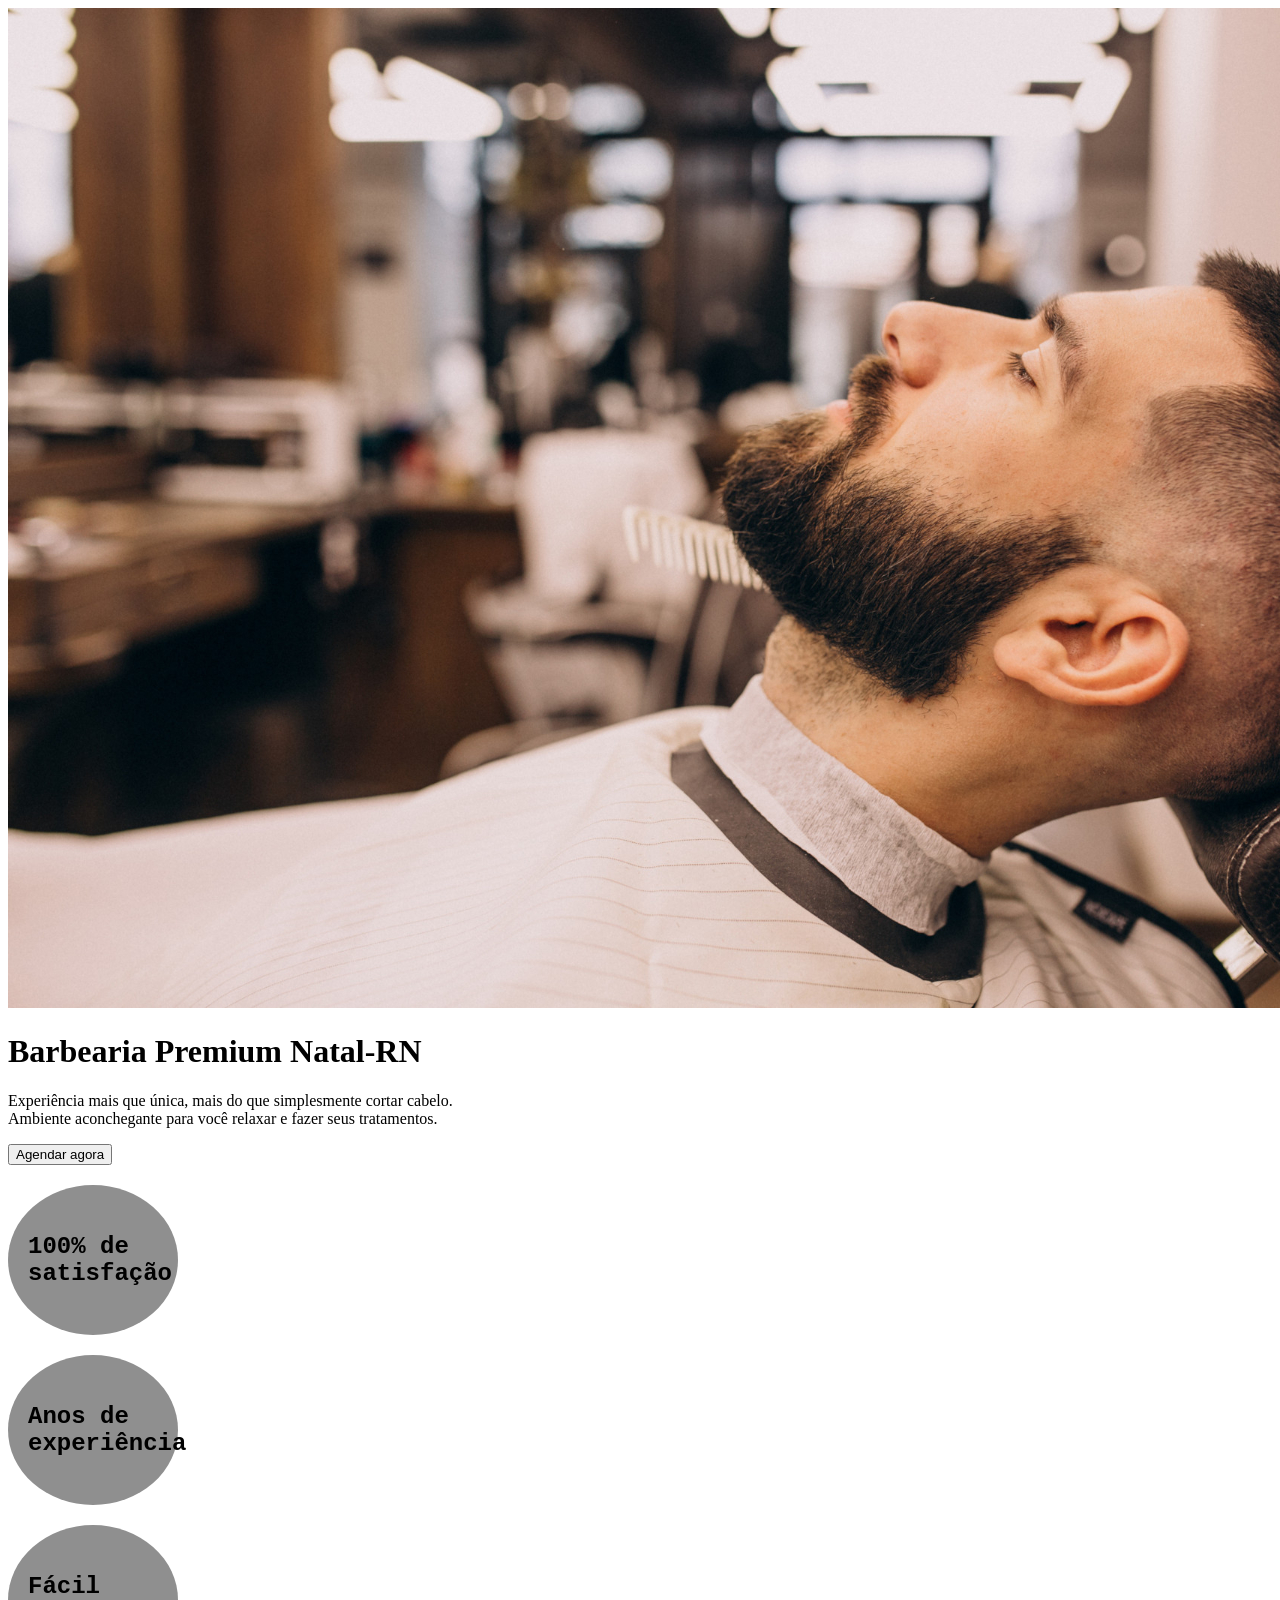
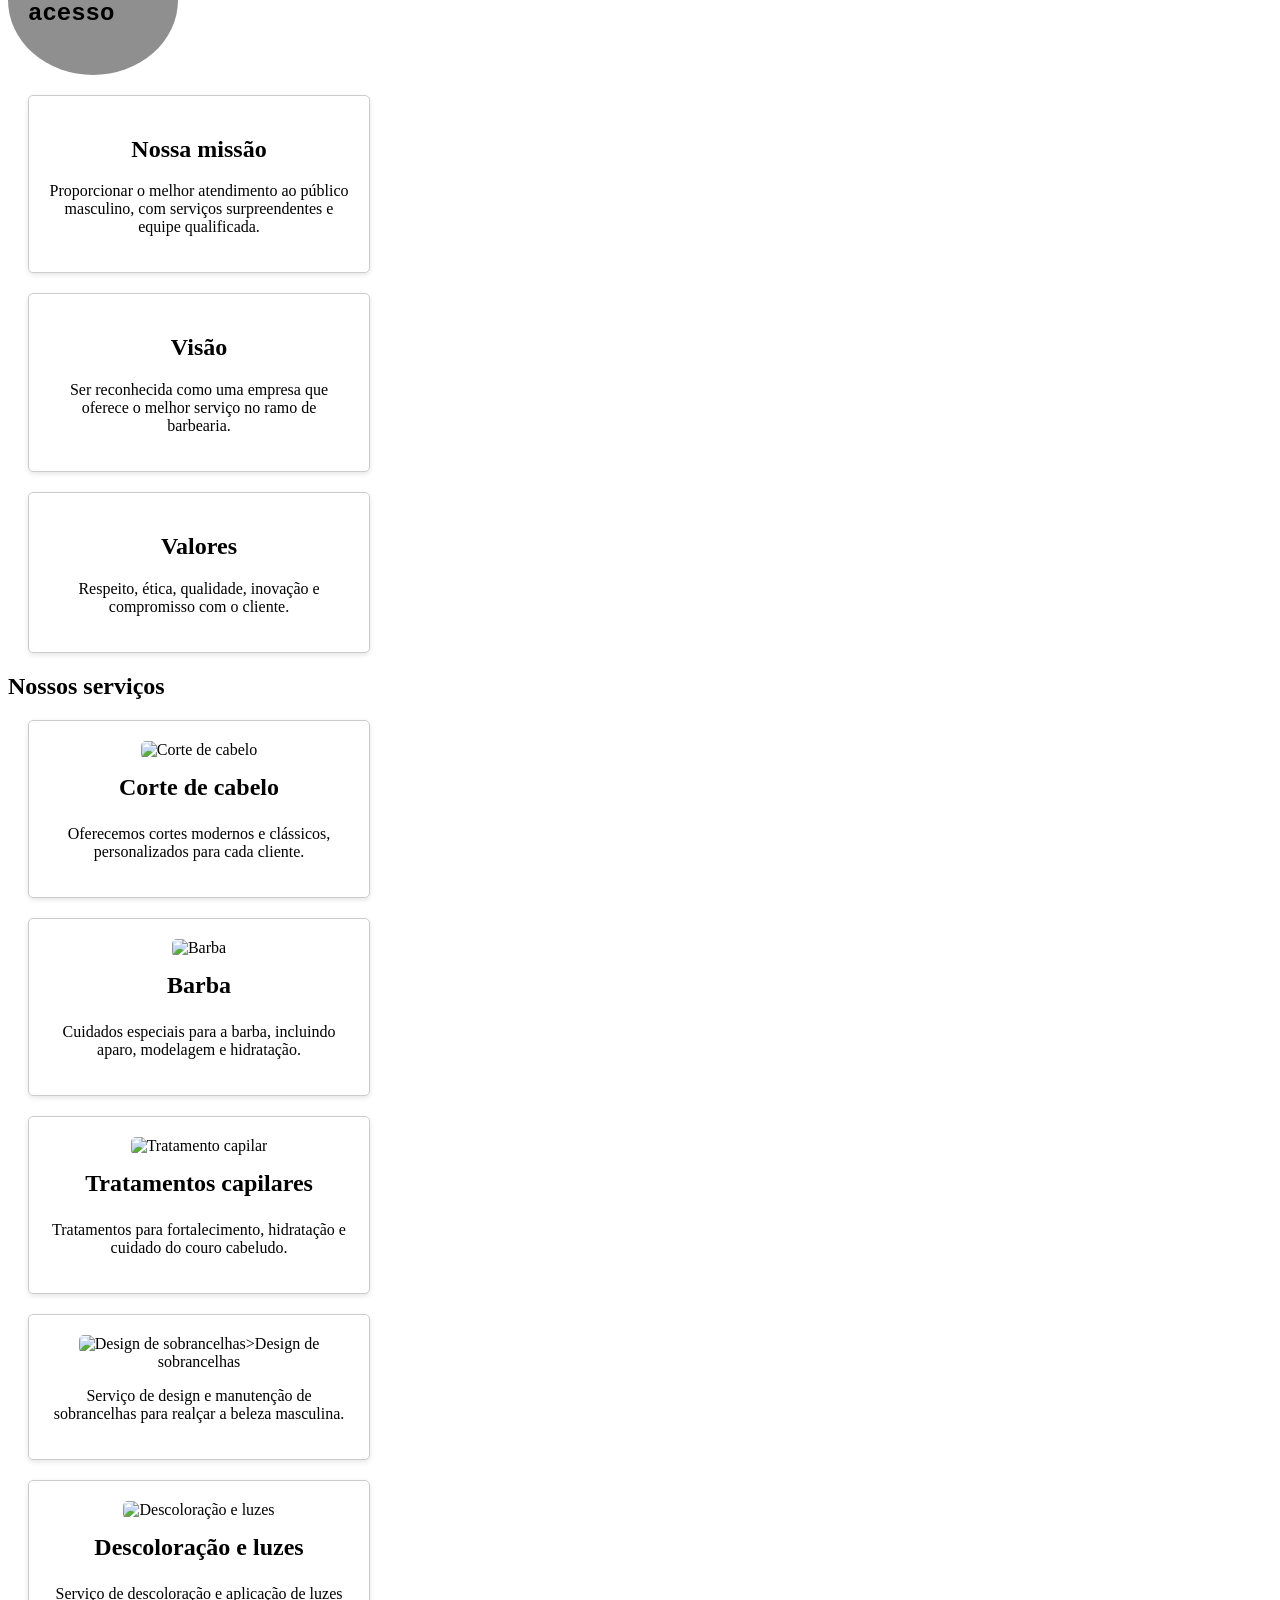
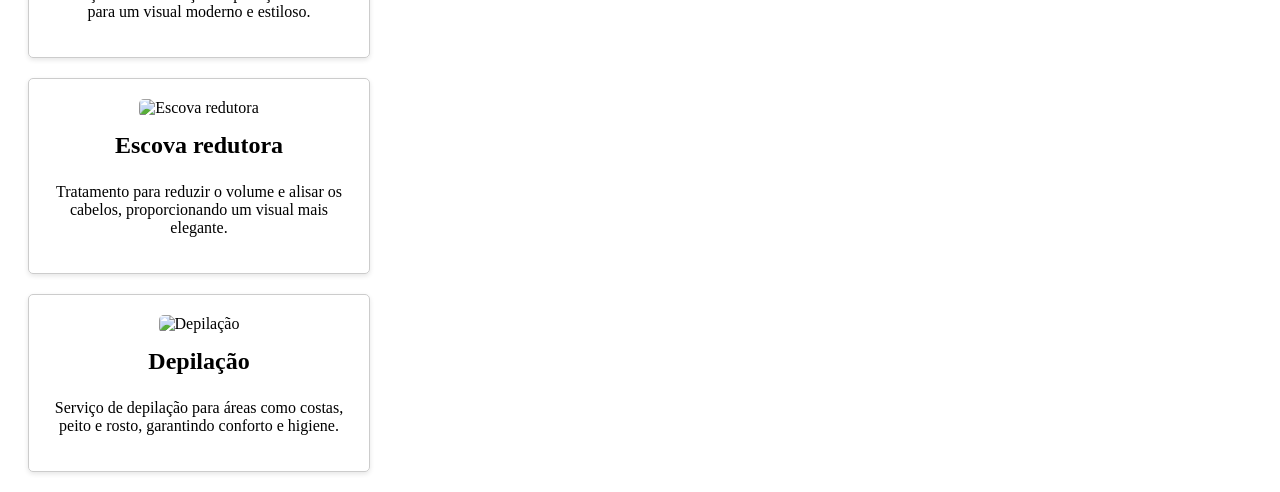
==== Barbearia Premium/index.html @ 96f63f83 "Add files via upload" ====
<!DOCTYPE html>
<html lang="en">

<head>
    <meta charset="UTF-8">
    <meta name="viewport" content="width=device-width, initial-scale=1.0">
    <link rel="stylesheet" href="style.css">
    <title>Barbearia Premium</title>
</head>

<body>
    <div class="banner-principal">
        <img src="20944.jpg" alt="Homem na barbearia">
        <div class="escrita">
            <h1>Barbearia Premium Natal-RN</h1>
            <p>Experiência mais que única, mais do que simplesmente cortar cabelo. <br>
                Ambiente aconchegante para você relaxar e fazer seus tratamentos.
            </p>
            <button>Agendar agora</button>

            <div class="circulos">
                <h2 class="circulo">100% de satisfação</h2>
                <h2 class="circulo">Anos de experiência</h2>
                <h2 class="circulo">Fácil acesso</h2>
            </div>


        </div>



        <div id="background">
            <div class="card">
                <h2>Nossa missão</h2>
                <p>Proporcionar o melhor atendimento ao público masculino, com serviços surpreendentes e equipe
                    qualificada.</p>
            </div>

            <div class="card">
                <h2>Visão</h2>
                <p>Ser reconhecida como uma empresa que oferece o melhor serviço no ramo de barbearia.</p>
            </div>

            <div class="card">
                <h2>Valores</h2>
                <p>Respeito, ética, qualidade, inovação e compromisso com o cliente.</p>
            </div>


            <h2>Nossos serviços</h2>
            <div class="card">
                <img src="https://static.wixstatic.com/media/4bf7cc_cb0fc4094e314a798d6ca47186f82389~mv2.jpeg/v1/crop/x_0,y_367,w_1200,h_692/fill/w_568,h_328,al_c,q_80,usm_0.66_1.00_0.01,enc_avif,quality_auto/Corte.jpeg"
                    alt="Corte de cabelo">
                <h3>Corte de cabelo</h3>
                <p>Oferecemos cortes modernos e clássicos, personalizados para cada cliente.</p>
            </div>

            <div class="card">
                <img src="https://static.wixstatic.com/media/4bf7cc_1aae0a41b41f4b4ead76284654bb3f87~mv2.jpg/v1/crop/x_0,y_615,w_674,h_389/fill/w_568,h_328,al_c,q_80,usm_0.66_1.00_0.01,enc_avif,quality_auto/Barba_edited.jpg"
                    alt="Barba">
                <h3>Barba</h3>
                <p>Cuidados especiais para a barba, incluindo aparo, modelagem e hidratação.</p>
            </div>

            <div class="card">
                <img src="https://encrypted-tbn0.gstatic.com/images?q=tbn:ANd9GcTtyh8tp9q3Lp0uy6QYeIqPnNGsW0X-E1wdZA&s"
                    alt="Tratamento capilar">
                <h3>Tratamentos capilares</h3>
                <p>Tratamentos para fortalecimento, hidratação e cuidado do couro cabeludo.</p>
            </div>

            <div class="card">
                <img scr="https://static.wixstatic.com/media/4bf7cc_15cea8c28afc42f6ae8b887c3549887a~mv2.jpeg/v1/fill/w_568,h_328,al_c,q_80,usm_0.66_1.00_0.01,enc_avif,quality_auto/Sobrancelha.jpeg"
                    alt="Design de sobrancelhas">>Design de sobrancelhas</h3>
                <p>Serviço de design e manutenção de sobrancelhas para realçar a beleza masculina.</p>
            </div>

            <div class="card">
                <img src="https://static.wixstatic.com/media/4bf7cc_bcd9992a07d948679ccd1396bbdc116d~mv2.jpeg/v1/crop/x_0,y_570,w_739,h_427/fill/w_568,h_328,al_c,q_80,usm_0.66_1.00_0.01,enc_avif,quality_auto/Descolora%C3%A7%C3%A3o.jpeg"
                    alt="Descoloração e luzes">
                <h3>Descoloração e luzes</h3>
                <p>Serviço de descoloração e aplicação de luzes para um visual moderno e estiloso.</p>
            </div>

            <div class="card">
                <img src="https://static.wixstatic.com/media/4bf7cc_2a6c189674ca4d7996128af7870c11f7~mv2.png/v1/crop/x_0,y_384,w_1199,h_692/fill/w_568,h_328,al_c,q_85,usm_0.66_1.00_0.01,enc_avif,quality_auto/image%20(3).png"
                    alt="Escova redutora">
                <h3>Escova redutora</h3>
                <p>Tratamento para reduzir o volume e alisar os cabelos, proporcionando um visual mais elegante.</p>
            </div>

            <div class="card">
                <img src="https://static.wixstatic.com/media/4bf7cc_5b89a342b295474d8f55d125886e0a45~mv2.png/v1/crop/x_0,y_672,w_1891,h_1091/fill/w_568,h_328,al_c,q_85,usm_0.66_1.00_0.01,enc_avif,quality_auto/Foto-para-inserir-_servi%C3%A7os-de-depila%C3%A7%C3%A3o-nasal_.png"
                    alt="Depilação">
                <h3>Depilação</h3>
                <p>Serviço de depilação para áreas como costas, peito e rosto, garantindo conforto e higiene.</p>
            </div>


</body>

</html>
---- Barbearia Premium/style.css ----
.banner-principal {
    position: relative;
    width: 100%;
    max-width: 1200px;
}

    .banner-principal{
    width: 100%;
    display: block;
    
}

.circulo {
     width: 150px;
    height: 150px;
    background-color: #8f8f8f;
    border-radius: 50%;
    display: flex;
    align-items: center; 
    justify-content: flex-start;
    padding-left: 20px; 
    font-family: 'Courier New', Courier, monospace;

}






/*Cards de serviços*/
.card {
    border: 1px solid #ccc;
    border-radius: 5px;
    padding: 20px;
    margin: 20px;
    text-align: center;
    box-shadow: 0 2px 5px rgba(0, 0, 0, 0.1);
    width: 300px;
}

.card img {
    width: 100%;
    height: auto;
    border-radius: 5px;
}

.card h3 {
    margin-top: 15px;
    font-size: 1.5em;
    align-items: center;
    color: rgb(188, 203, 255), 224, 224);
}
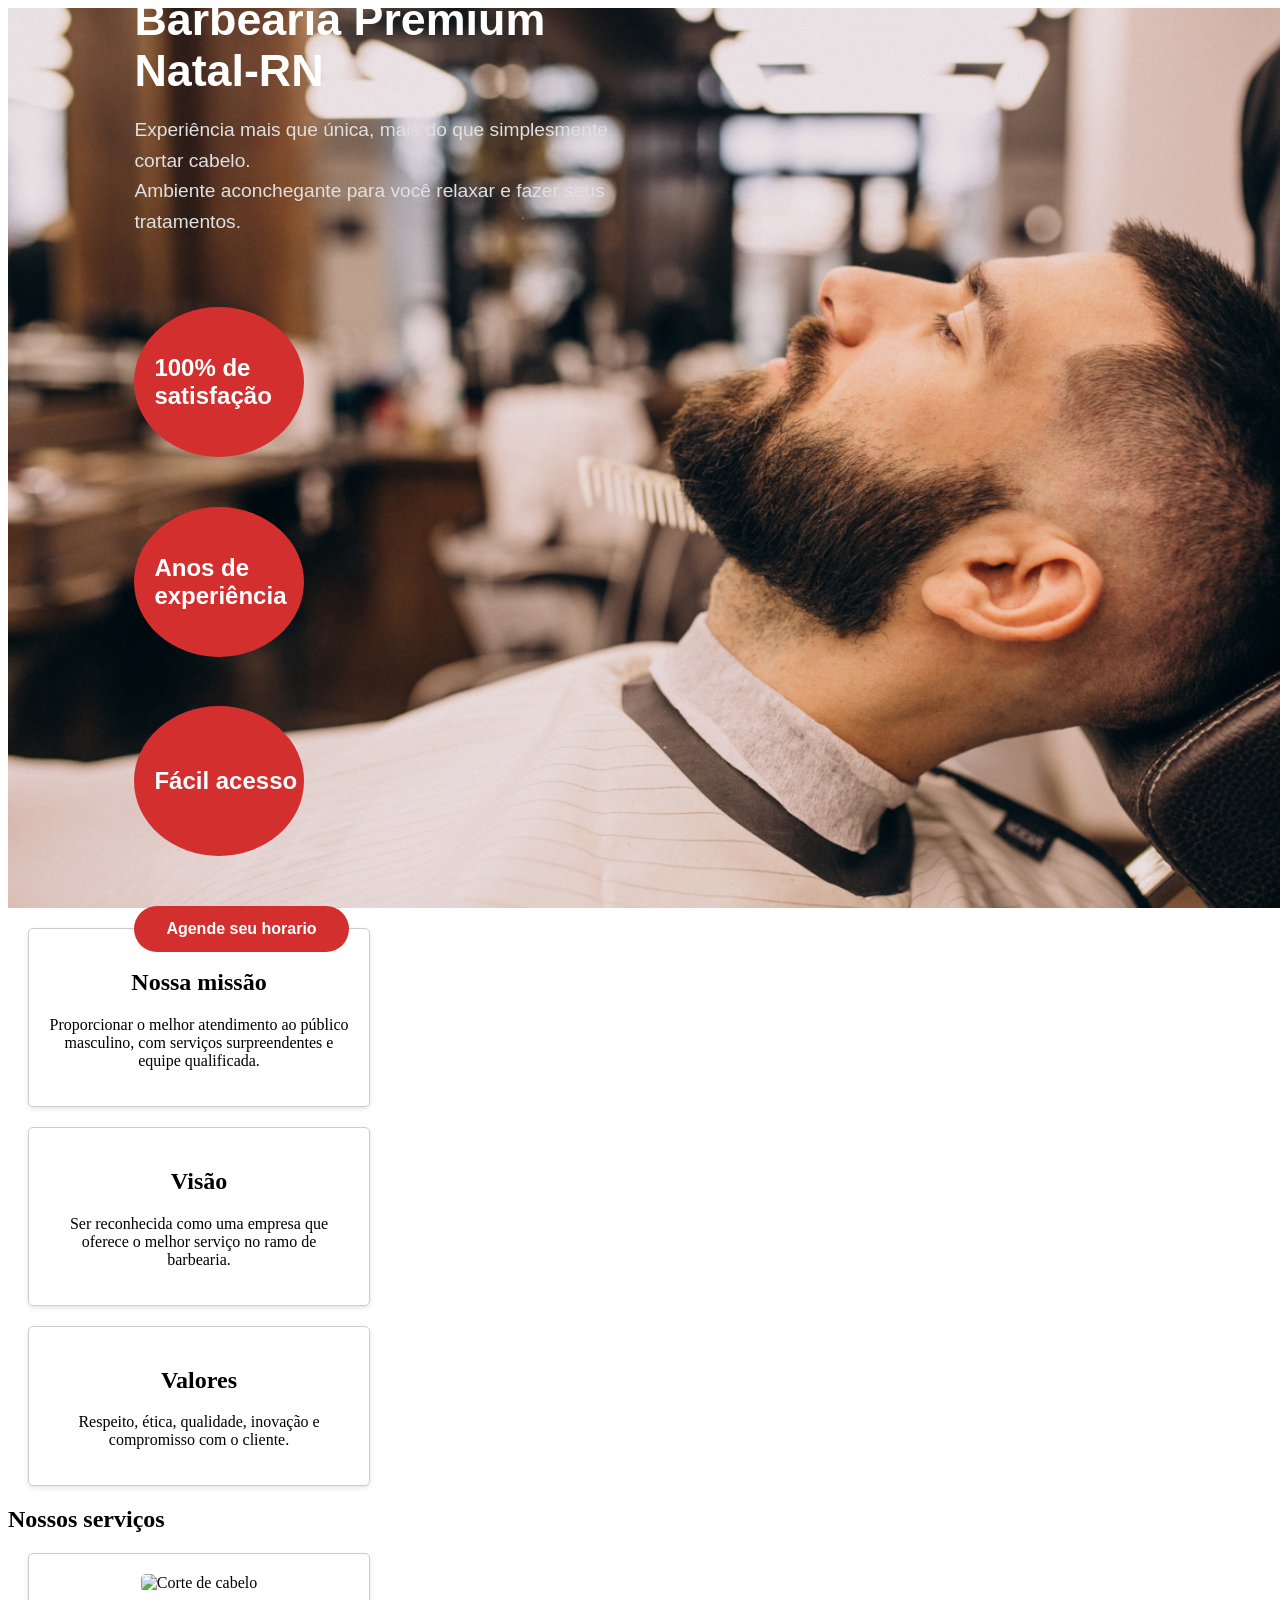
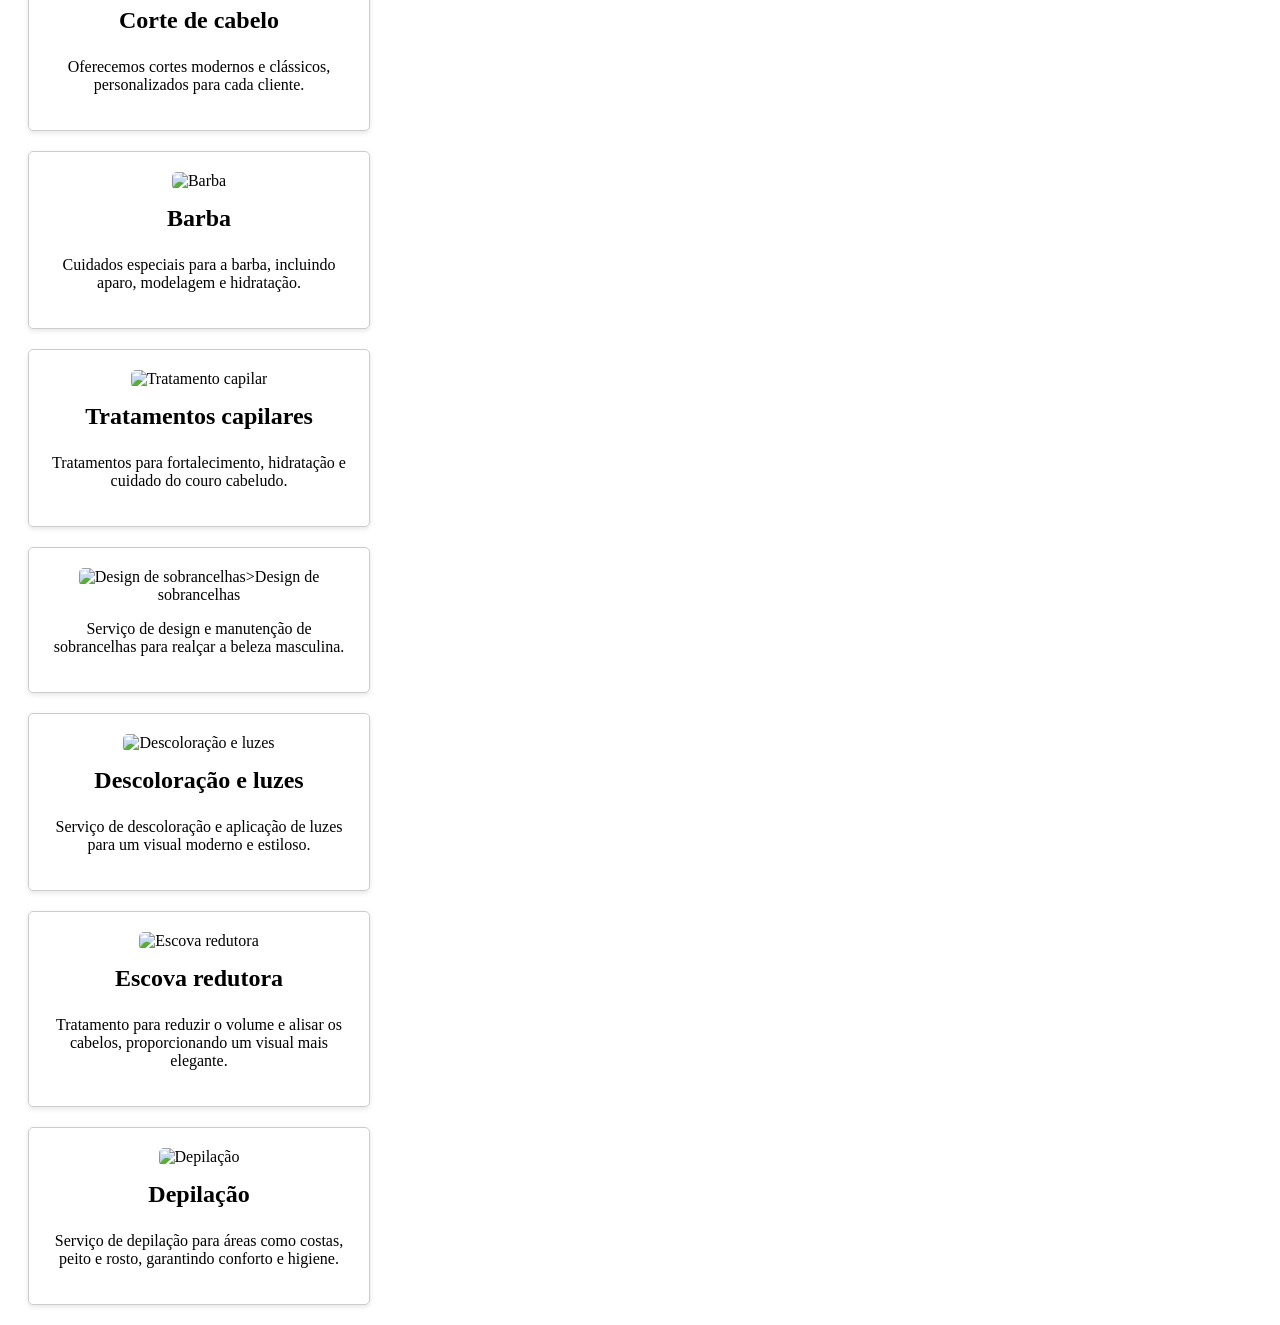
==== commit c7cb3388: "Add files via upload" ====
--- a/Barbearia Premium/index.html
+++ b/Barbearia Premium/index.html
@@ -10,91 +10,96 @@
 
 <body>
     <div class="banner-principal">
-        <img src="20944.jpg" alt="Homem na barbearia">
         <div class="escrita">
             <h1>Barbearia Premium Natal-RN</h1>
             <p>Experiência mais que única, mais do que simplesmente cortar cabelo. <br>
                 Ambiente aconchegante para você relaxar e fazer seus tratamentos.
             </p>
-            <button>Agendar agora</button>
 
+        </div>
+
+        <div class="superior">
             <div class="circulos">
                 <h2 class="circulo">100% de satisfação</h2>
                 <h2 class="circulo">Anos de experiência</h2>
                 <h2 class="circulo">Fácil acesso</h2>
             </div>
+        </div>
+
+        <div class="mover">
+            
+                <button class="botao">Agende seu horario</button>
+           
+        </div>
+    </div>
 
 
+    <div id="background">
+        <div class="card">
+            <h2>Nossa missão</h2>
+            <p>Proporcionar o melhor atendimento ao público masculino, com serviços surpreendentes e equipe
+                qualificada.</p>
+        </div>
+
+        <div class="card">
+            <h2>Visão</h2>
+            <p>Ser reconhecida como uma empresa que oferece o melhor serviço no ramo de barbearia.</p>
+        </div>
+
+        <div class="card">
+            <h2>Valores</h2>
+            <p>Respeito, ética, qualidade, inovação e compromisso com o cliente.</p>
         </div>
 
 
+        <h2>Nossos serviços</h2>
+        <div class="card">
+            <img src="https://static.wixstatic.com/media/4bf7cc_cb0fc4094e314a798d6ca47186f82389~mv2.jpeg/v1/crop/x_0,y_367,w_1200,h_692/fill/w_568,h_328,al_c,q_80,usm_0.66_1.00_0.01,enc_avif,quality_auto/Corte.jpeg"
+                alt="Corte de cabelo">
+            <h3>Corte de cabelo</h3>
+            <p>Oferecemos cortes modernos e clássicos, personalizados para cada cliente.</p>
+        </div>
 
-        <div id="background">
-            <div class="card">
-                <h2>Nossa missão</h2>
-                <p>Proporcionar o melhor atendimento ao público masculino, com serviços surpreendentes e equipe
-                    qualificada.</p>
-            </div>
+        <div class="card">
+            <img src="https://static.wixstatic.com/media/4bf7cc_1aae0a41b41f4b4ead76284654bb3f87~mv2.jpg/v1/crop/x_0,y_615,w_674,h_389/fill/w_568,h_328,al_c,q_80,usm_0.66_1.00_0.01,enc_avif,quality_auto/Barba_edited.jpg"
+                alt="Barba">
+            <h3>Barba</h3>
+            <p>Cuidados especiais para a barba, incluindo aparo, modelagem e hidratação.</p>
+        </div>
 
-            <div class="card">
-                <h2>Visão</h2>
-                <p>Ser reconhecida como uma empresa que oferece o melhor serviço no ramo de barbearia.</p>
-            </div>
+        <div class="card">
+            <img src="https://encrypted-tbn0.gstatic.com/images?q=tbn:ANd9GcTtyh8tp9q3Lp0uy6QYeIqPnNGsW0X-E1wdZA&s"
+                alt="Tratamento capilar">
+            <h3>Tratamentos capilares</h3>
+            <p>Tratamentos para fortalecimento, hidratação e cuidado do couro cabeludo.</p>
+        </div>
 
-            <div class="card">
-                <h2>Valores</h2>
-                <p>Respeito, ética, qualidade, inovação e compromisso com o cliente.</p>
-            </div>
+        <div class="card">
+            <img scr="https://static.wixstatic.com/media/4bf7cc_15cea8c28afc42f6ae8b887c3549887a~mv2.jpeg/v1/fill/w_568,h_328,al_c,q_80,usm_0.66_1.00_0.01,enc_avif,quality_auto/Sobrancelha.jpeg"
+                alt="Design de sobrancelhas">>Design de sobrancelhas</h3>
+            <p>Serviço de design e manutenção de sobrancelhas para realçar a beleza masculina.</p>
+        </div>
 
+        <div class="card">
+            <img src="https://static.wixstatic.com/media/4bf7cc_bcd9992a07d948679ccd1396bbdc116d~mv2.jpeg/v1/crop/x_0,y_570,w_739,h_427/fill/w_568,h_328,al_c,q_80,usm_0.66_1.00_0.01,enc_avif,quality_auto/Descolora%C3%A7%C3%A3o.jpeg"
+                alt="Descoloração e luzes">
+            <h3>Descoloração e luzes</h3>
+            <p>Serviço de descoloração e aplicação de luzes para um visual moderno e estiloso.</p>
+        </div>
 
-            <h2>Nossos serviços</h2>
-            <div class="card">
-                <img src="https://static.wixstatic.com/media/4bf7cc_cb0fc4094e314a798d6ca47186f82389~mv2.jpeg/v1/crop/x_0,y_367,w_1200,h_692/fill/w_568,h_328,al_c,q_80,usm_0.66_1.00_0.01,enc_avif,quality_auto/Corte.jpeg"
-                    alt="Corte de cabelo">
-                <h3>Corte de cabelo</h3>
-                <p>Oferecemos cortes modernos e clássicos, personalizados para cada cliente.</p>
-            </div>
+        <div class="card">
+            <img src="https://static.wixstatic.com/media/4bf7cc_2a6c189674ca4d7996128af7870c11f7~mv2.png/v1/crop/x_0,y_384,w_1199,h_692/fill/w_568,h_328,al_c,q_85,usm_0.66_1.00_0.01,enc_avif,quality_auto/image%20(3).png"
+                alt="Escova redutora">
+            <h3>Escova redutora</h3>
+            <p>Tratamento para reduzir o volume e alisar os cabelos, proporcionando um visual mais elegante.</p>
+        </div>
 
-            <div class="card">
-                <img src="https://static.wixstatic.com/media/4bf7cc_1aae0a41b41f4b4ead76284654bb3f87~mv2.jpg/v1/crop/x_0,y_615,w_674,h_389/fill/w_568,h_328,al_c,q_80,usm_0.66_1.00_0.01,enc_avif,quality_auto/Barba_edited.jpg"
-                    alt="Barba">
-                <h3>Barba</h3>
-                <p>Cuidados especiais para a barba, incluindo aparo, modelagem e hidratação.</p>
-            </div>
-
-            <div class="card">
-                <img src="https://encrypted-tbn0.gstatic.com/images?q=tbn:ANd9GcTtyh8tp9q3Lp0uy6QYeIqPnNGsW0X-E1wdZA&s"
-                    alt="Tratamento capilar">
-                <h3>Tratamentos capilares</h3>
-                <p>Tratamentos para fortalecimento, hidratação e cuidado do couro cabeludo.</p>
-            </div>
-
-            <div class="card">
-                <img scr="https://static.wixstatic.com/media/4bf7cc_15cea8c28afc42f6ae8b887c3549887a~mv2.jpeg/v1/fill/w_568,h_328,al_c,q_80,usm_0.66_1.00_0.01,enc_avif,quality_auto/Sobrancelha.jpeg"
-                    alt="Design de sobrancelhas">>Design de sobrancelhas</h3>
-                <p>Serviço de design e manutenção de sobrancelhas para realçar a beleza masculina.</p>
-            </div>
-
-            <div class="card">
-                <img src="https://static.wixstatic.com/media/4bf7cc_bcd9992a07d948679ccd1396bbdc116d~mv2.jpeg/v1/crop/x_0,y_570,w_739,h_427/fill/w_568,h_328,al_c,q_80,usm_0.66_1.00_0.01,enc_avif,quality_auto/Descolora%C3%A7%C3%A3o.jpeg"
-                    alt="Descoloração e luzes">
-                <h3>Descoloração e luzes</h3>
-                <p>Serviço de descoloração e aplicação de luzes para um visual moderno e estiloso.</p>
-            </div>
-
-            <div class="card">
-                <img src="https://static.wixstatic.com/media/4bf7cc_2a6c189674ca4d7996128af7870c11f7~mv2.png/v1/crop/x_0,y_384,w_1199,h_692/fill/w_568,h_328,al_c,q_85,usm_0.66_1.00_0.01,enc_avif,quality_auto/image%20(3).png"
-                    alt="Escova redutora">
-                <h3>Escova redutora</h3>
-                <p>Tratamento para reduzir o volume e alisar os cabelos, proporcionando um visual mais elegante.</p>
-            </div>
-
-            <div class="card">
-                <img src="https://static.wixstatic.com/media/4bf7cc_5b89a342b295474d8f55d125886e0a45~mv2.png/v1/crop/x_0,y_672,w_1891,h_1091/fill/w_568,h_328,al_c,q_85,usm_0.66_1.00_0.01,enc_avif,quality_auto/Foto-para-inserir-_servi%C3%A7os-de-depila%C3%A7%C3%A3o-nasal_.png"
-                    alt="Depilação">
-                <h3>Depilação</h3>
-                <p>Serviço de depilação para áreas como costas, peito e rosto, garantindo conforto e higiene.</p>
-            </div>
+        <div class="card">
+            <img src="https://static.wixstatic.com/media/4bf7cc_5b89a342b295474d8f55d125886e0a45~mv2.png/v1/crop/x_0,y_672,w_1891,h_1091/fill/w_568,h_328,al_c,q_85,usm_0.66_1.00_0.01,enc_avif,quality_auto/Foto-para-inserir-_servi%C3%A7os-de-depila%C3%A7%C3%A3o-nasal_.png"
+                alt="Depilação">
+            <h3>Depilação</h3>
+            <p>Serviço de depilação para áreas como costas, peito e rosto, garantindo conforto e higiene.</p>
+        </div>
 
 
 </body>
--- a/Barbearia Premium/style.css
+++ b/Barbearia Premium/style.css
@@ -1,31 +1,81 @@
 .banner-principal {
     position: relative;
     width: 100%;
-    max-width: 1200px;
-}
+    height: 100vh;
 
-    .banner-principal{
-    width: 100%;
-    display: block;
-    
+    background-image: url(20944.jpg);
+    background-size: cover;
+    background-position: center;
+    background-repeat: no-repeat;
+
+    display: flex;
+    flex-direction: column;
+    justify-content: center;
+    align-items: flex-start;
+    padding-left: 10%;
+    gap: 30px;
 }
 
 .circulo {
-     width: 150px;
+    width: 150px;
     height: 150px;
-    background-color: #8f8f8f;
+    background-color: #d32f2f;
     border-radius: 50%;
     display: flex;
-    align-items: center; 
+    ;
+    align-items: center;
     justify-content: flex-start;
-    padding-left: 20px; 
-    font-family: 'Courier New', Courier, monospace;
+    padding-left: 20px;
+    font-family: sans-serif;
+    color: white;
 
 }
 
 
+.circulos {
+    display: flex;
+    flex-direction: column;
+    gap: 10px;
+}
 
+.escrita {
+    max-width: 500px;
+    text-align: center;
+    text-align: left;
+}
 
+.escrita h1 {
+    color: #ffffff;
+    font-family: sans-serif;
+    font-size: 2.8rem;
+    margin-bottom: 15px;
+}
+
+.escrita p {
+    color: #e0e0e0;
+    font-family: sans-serif;
+    font-size: 1.2rem;
+    line-height: 1.6;
+}
+
+.mover {
+    width: auto;
+}
+
+.superior {}
+
+.botao {
+    background-color: #d32f2f;
+    color: #ffffff;
+    border: none;
+    padding: 14px 32px;
+    font-family: sans-serif;
+    font-size: 1rem;
+    font-weight: bold;
+    border-radius: 30px;
+    cursor: pointer;
+    transition: background 0.3s;
+}
 
 
 /*Cards de serviços*/
@@ -50,7 +100,4 @@
     font-size: 1.5em;
     align-items: center;
     color: rgb(188, 203, 255), 224, 224);
-}
-
-
-
+}
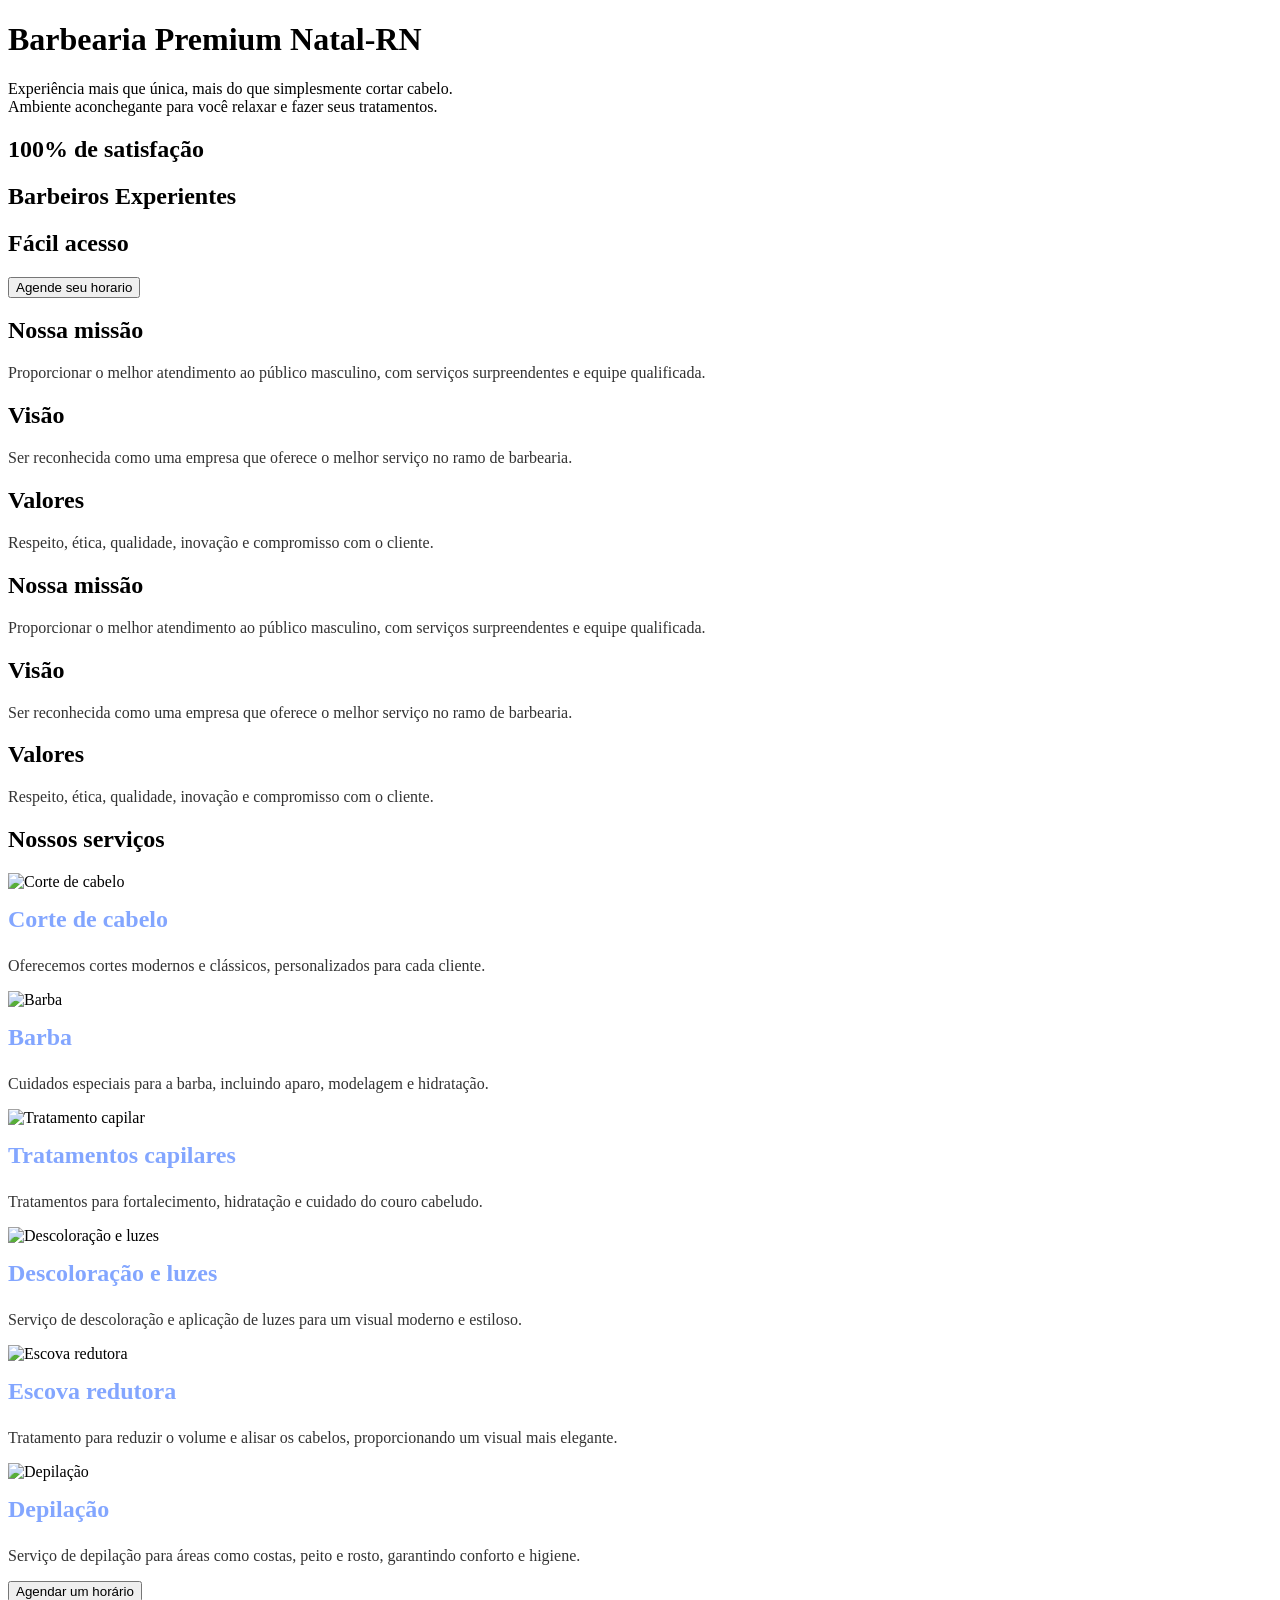
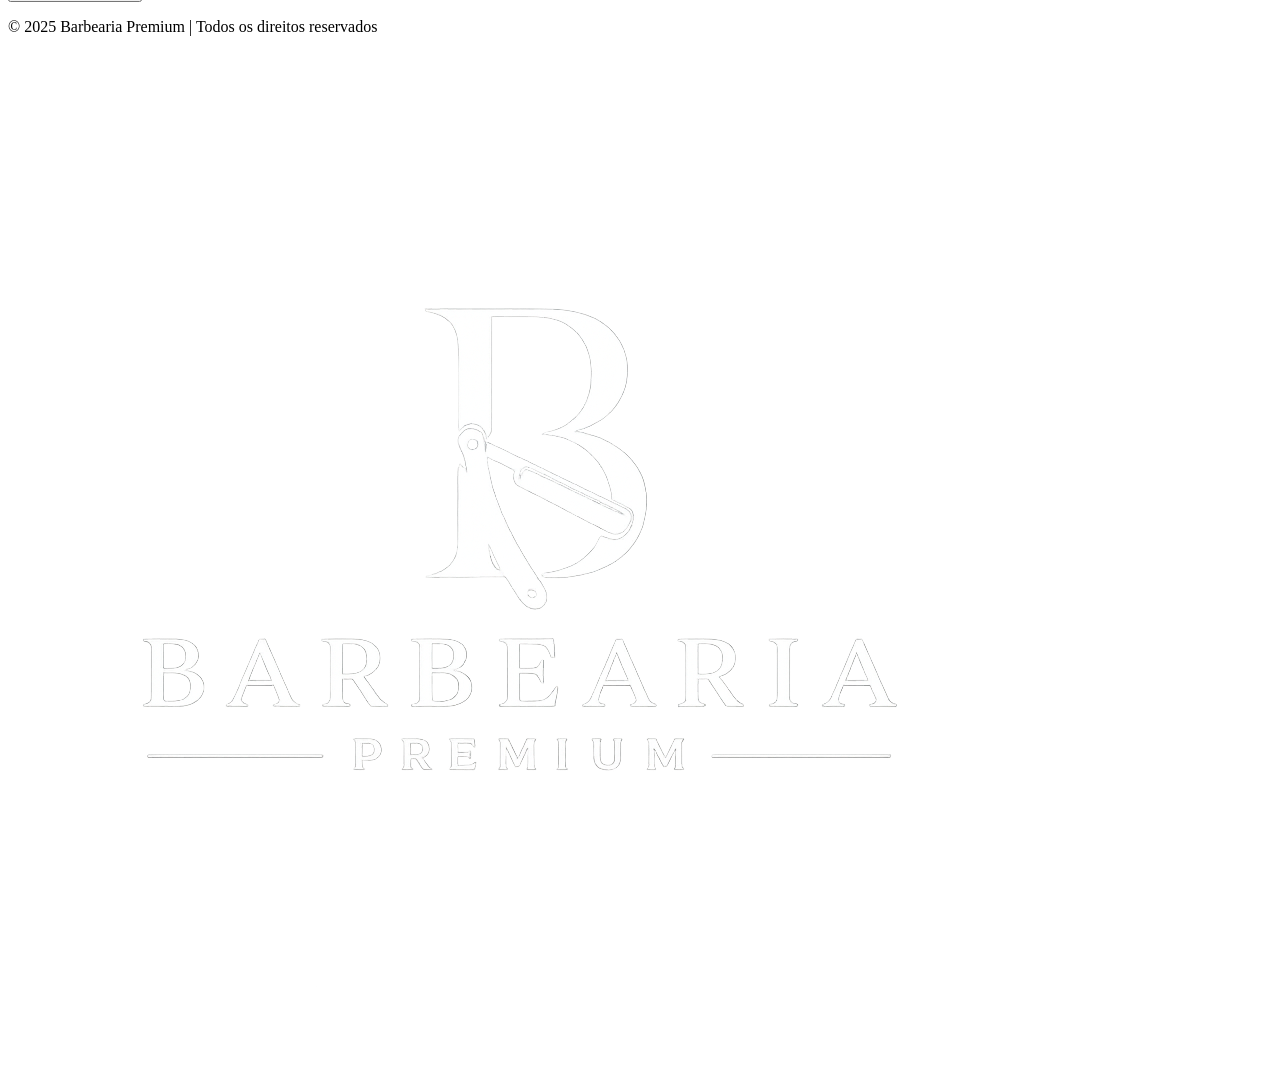
==== commit 8195bc32: "Add files via upload" ====
--- a/Barbearia Premium/index.html
+++ b/Barbearia Premium/index.html
@@ -21,20 +21,19 @@
         <div class="superior">
             <div class="circulos">
                 <h2 class="circulo">100% de satisfação</h2>
-                <h2 class="circulo">Anos de experiência</h2>
+                <h2 class="circulo">Barbeiros Experientes</h2>
                 <h2 class="circulo">Fácil acesso</h2>
             </div>
         </div>
 
         <div class="mover">
-            
-                <button class="botao">Agende seu horario</button>
-           
+
+            <button class="botao">Agende seu horario</button>
+
         </div>
     </div>
 
-
-    <div id="background">
+    <div id="container">
         <div class="card">
             <h2>Nossa missão</h2>
             <p>Proporcionar o melhor atendimento ao público masculino, com serviços surpreendentes e equipe
@@ -50,58 +49,83 @@
             <h2>Valores</h2>
             <p>Respeito, ética, qualidade, inovação e compromisso com o cliente.</p>
         </div>
+    </div>
 
+    <section class="container missão"> 
 
-        <h2>Nossos serviços</h2>
-        <div class="card">
-            <img src="https://static.wixstatic.com/media/4bf7cc_cb0fc4094e314a798d6ca47186f82389~mv2.jpeg/v1/crop/x_0,y_367,w_1200,h_692/fill/w_568,h_328,al_c,q_80,usm_0.66_1.00_0.01,enc_avif,quality_auto/Corte.jpeg"
-                alt="Corte de cabelo">
-            <h3>Corte de cabelo</h3>
-            <p>Oferecemos cortes modernos e clássicos, personalizados para cada cliente.</p>
+        <div id="background">
+            <div class="card missão">
+                <h2>Nossa missão</h2>
+                <p>Proporcionar o melhor atendimento ao público masculino, com serviços surpreendentes e equipe
+                    qualificada.</p>
+            </div>
+
+            <div class="card missão">
+                <h2>Visão</h2>
+                <p>Ser reconhecida como uma empresa que oferece o melhor serviço no ramo de barbearia.</p>
+            </div>
+
+            <div class="card missão">
+                <h2>Valores</h2>
+                <p>Respeito, ética, qualidade, inovação e compromisso com o cliente.</p>
+            </div>
         </div>
+        </section>
 
-        <div class="card">
-            <img src="https://static.wixstatic.com/media/4bf7cc_1aae0a41b41f4b4ead76284654bb3f87~mv2.jpg/v1/crop/x_0,y_615,w_674,h_389/fill/w_568,h_328,al_c,q_80,usm_0.66_1.00_0.01,enc_avif,quality_auto/Barba_edited.jpg"
-                alt="Barba">
-            <h3>Barba</h3>
-            <p>Cuidados especiais para a barba, incluindo aparo, modelagem e hidratação.</p>
-        </div>
+        <section class="container serviços">
+            <h2>Nossos serviços</h2>
+            <div class="card">
+                <img src="https://static.wixstatic.com/media/4bf7cc_cb0fc4094e314a798d6ca47186f82389~mv2.jpeg/v1/crop/x_0,y_367,w_1200,h_692/fill/w_568,h_328,al_c,q_80,usm_0.66_1.00_0.01,enc_avif,quality_auto/Corte.jpeg"
+                    alt="Corte de cabelo">
+                <h3>Corte de cabelo</h3>
+                <p>Oferecemos cortes modernos e clássicos, personalizados para cada cliente.</p>
+            </div>
 
-        <div class="card">
-            <img src="https://encrypted-tbn0.gstatic.com/images?q=tbn:ANd9GcTtyh8tp9q3Lp0uy6QYeIqPnNGsW0X-E1wdZA&s"
-                alt="Tratamento capilar">
-            <h3>Tratamentos capilares</h3>
-            <p>Tratamentos para fortalecimento, hidratação e cuidado do couro cabeludo.</p>
-        </div>
+            <div class="card">
+                <img src="https://static.wixstatic.com/media/4bf7cc_1aae0a41b41f4b4ead76284654bb3f87~mv2.jpg/v1/crop/x_0,y_615,w_674,h_389/fill/w_568,h_328,al_c,q_80,usm_0.66_1.00_0.01,enc_avif,quality_auto/Barba_edited.jpg"
+                    alt="Barba">
+                <h3>Barba</h3>
+                <p>Cuidados especiais para a barba, incluindo aparo, modelagem e hidratação.</p>
+            </div>
 
-        <div class="card">
-            <img scr="https://static.wixstatic.com/media/4bf7cc_15cea8c28afc42f6ae8b887c3549887a~mv2.jpeg/v1/fill/w_568,h_328,al_c,q_80,usm_0.66_1.00_0.01,enc_avif,quality_auto/Sobrancelha.jpeg"
-                alt="Design de sobrancelhas">>Design de sobrancelhas</h3>
-            <p>Serviço de design e manutenção de sobrancelhas para realçar a beleza masculina.</p>
-        </div>
+            <div class="card">
+                <img src="https://encrypted-tbn0.gstatic.com/images?q=tbn:ANd9GcTtyh8tp9q3Lp0uy6QYeIqPnNGsW0X-E1wdZA&s"
+                    alt="Tratamento capilar">
+                <h3>Tratamentos capilares</h3>
+                <p>Tratamentos para fortalecimento, hidratação e cuidado do couro cabeludo.</p>
+            </div>
 
-        <div class="card">
-            <img src="https://static.wixstatic.com/media/4bf7cc_bcd9992a07d948679ccd1396bbdc116d~mv2.jpeg/v1/crop/x_0,y_570,w_739,h_427/fill/w_568,h_328,al_c,q_80,usm_0.66_1.00_0.01,enc_avif,quality_auto/Descolora%C3%A7%C3%A3o.jpeg"
+            <div class="card">
+                <img src="https://static.wixstatic.com/media/4bf7cc_bcd9992a07d948679ccd1396bbdc116d~mv2.jpeg/v1/crop/x_0,y_570,w_739,h_427/fill/w_568,h_328,al_c,q_80,usm_0.66_1.00_0.01,enc_avif,quality_auto/Descolora%C3%A7%C3%A3o.jpeg" 
                 alt="Descoloração e luzes">
-            <h3>Descoloração e luzes</h3>
-            <p>Serviço de descoloração e aplicação de luzes para um visual moderno e estiloso.</p>
-        </div>
+                <h3>Descoloração e luzes</h3>
+                <p>Serviço de descoloração e aplicação de luzes para um visual moderno e estiloso.</p>
+            </div>
 
-        <div class="card">
-            <img src="https://static.wixstatic.com/media/4bf7cc_2a6c189674ca4d7996128af7870c11f7~mv2.png/v1/crop/x_0,y_384,w_1199,h_692/fill/w_568,h_328,al_c,q_85,usm_0.66_1.00_0.01,enc_avif,quality_auto/image%20(3).png"
-                alt="Escova redutora">
-            <h3>Escova redutora</h3>
-            <p>Tratamento para reduzir o volume e alisar os cabelos, proporcionando um visual mais elegante.</p>
-        </div>
+            <div class="card">
+                <img src="https://static.wixstatic.com/media/4bf7cc_2a6c189674ca4d7996128af7870c11f7~mv2.png/v1/crop/x_0,y_384,w_1199,h_692/fill/w_568,h_328,al_c,q_85,usm_0.66_1.00_0.01,enc_avif,quality_auto/image%20(3).png"
+                    alt="Escova redutora">
+                <h3>Escova redutora</h3>
+                <p>Tratamento para reduzir o volume e alisar os cabelos, proporcionando um visual mais elegante.</p>
+            </div>
 
-        <div class="card">
-            <img src="https://static.wixstatic.com/media/4bf7cc_5b89a342b295474d8f55d125886e0a45~mv2.png/v1/crop/x_0,y_672,w_1891,h_1091/fill/w_568,h_328,al_c,q_85,usm_0.66_1.00_0.01,enc_avif,quality_auto/Foto-para-inserir-_servi%C3%A7os-de-depila%C3%A7%C3%A3o-nasal_.png"
-                alt="Depilação">
-            <h3>Depilação</h3>
-            <p>Serviço de depilação para áreas como costas, peito e rosto, garantindo conforto e higiene.</p>
-        </div>
+            <div class="card">
+                <img src="https://static.wixstatic.com/media/4bf7cc_5b89a342b295474d8f55d125886e0a45~mv2.png/v1/crop/x_0,y_672,w_1891,h_1091/fill/w_568,h_328,al_c,q_85,usm_0.66_1.00_0.01,enc_avif,quality_auto/Foto-para-inserir-_servi%C3%A7os-de-depila%C3%A7%C3%A3o-nasal_.png"
+                    alt="Depilação">
+                <h3>Depilação</h3>
+                <p>Serviço de depilação para áreas como costas, peito e rosto, garantindo conforto e higiene.</p>
+            </div>
+    </section>
 
+    <button id="botao agendar">Agendar um horário</button>
 
+    <div class="footer">
+        
+            <p>© 2025 Barbearia Premium | Todos os direitos reservados</p>
+            <div class="imagem">
+                <img src="i.png" alt="" class="imagem-logo">
+            </div>
+    </div>
 </body>
 
 </html>
--- a/Barbearia Premium/style.css
+++ b/Barbearia Premium/style.css
@@ -1,3 +1,5 @@
+/*
+
 .banner-principal {
     position: relative;
     width: 100%;
@@ -16,6 +18,14 @@
     gap: 30px;
 }
 
+.container {
+    display: flex;
+    flex-wrap: wrap;
+    justify-content: center;
+    align-items: center;
+    gap: 20px;
+}
+
 .circulo {
     width: 150px;
     height: 150px;
@@ -24,7 +34,7 @@
     display: flex;
     ;
     align-items: center;
-    justify-content: flex-start;
+    justify-content: flex-s tart;
     padding-left: 20px;
     font-family: sans-serif;
     color: white;
@@ -35,7 +45,7 @@
 .circulos {
     display: flex;
     flex-direction: column;
-    gap: 10px;
+    gap: 5px;
 }
 
 .escrita {
@@ -62,7 +72,7 @@
     width: auto;
 }
 
-.superior {}
+
 
 .botao {
     background-color: #d32f2f;
@@ -74,7 +84,7 @@
     font-weight: bold;
     border-radius: 30px;
     cursor: pointer;
-    transition: background 0.3s;
+    /*background: 0.3s;*/
 }
 
 
@@ -91,13 +101,55 @@
 
 .card img {
     width: 100%;
-    height: auto;
-    border-radius: 5px;
+    height: 200px;
+    border-radius
 }
 
 .card h3 {
     margin-top: 15px;
     font-size: 1.5em;
     align-items: center;
-    color: rgb(188, 203, 255), 224, 224);
+    color: rgb(131, 166, 255);
+
+}
+
+.card p {
+    margin-top: 10px;
+    font-size: 1em;
+    color: #333;
+}
+
+/*Botão de agendamento
+#botao-agendar {
+    background-color: #ff3b3b;
+    color: #ffffff;
+    border: none;
+    padding: 14px 32px;
+    font-family: sans-serif;
+    font-size: 1rem;
+    font-weight: bold;
+    border-radius: 30px;
+    cursor: pointer;
+    background: 0.3s;
+    display: block;
+    margin: 20px auto;
+}
+/*
+
+.footer {
+    display: flex;
+    /*flex-direction: row;
+    justify-content: space-between;
+    align-items: center;
+    background-color: #333;
+    color: #fff;
+    padding: 20px;*/
+}
+
+.imagem {
+    height: 100px;
+    width: 100%;
+    display: flex;
+    justify-items: right;
+    gap: 50px;
 }
